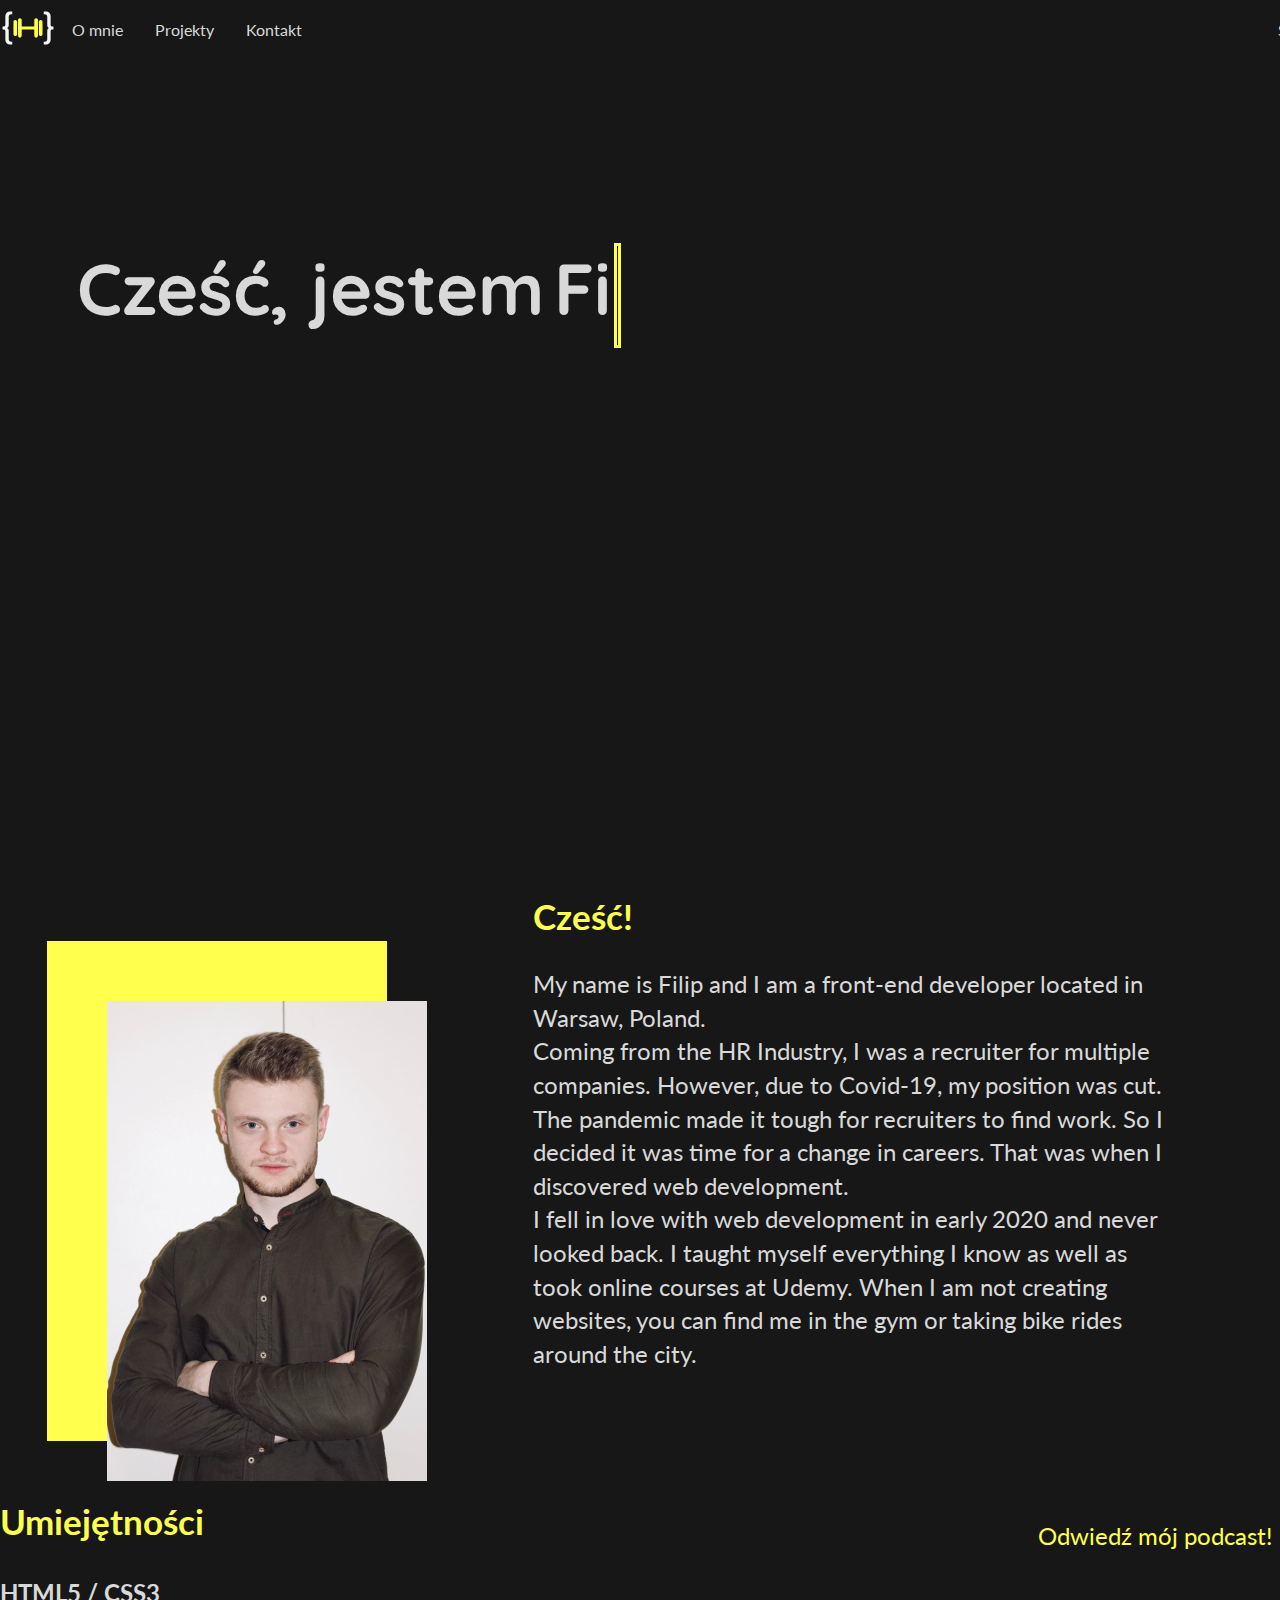
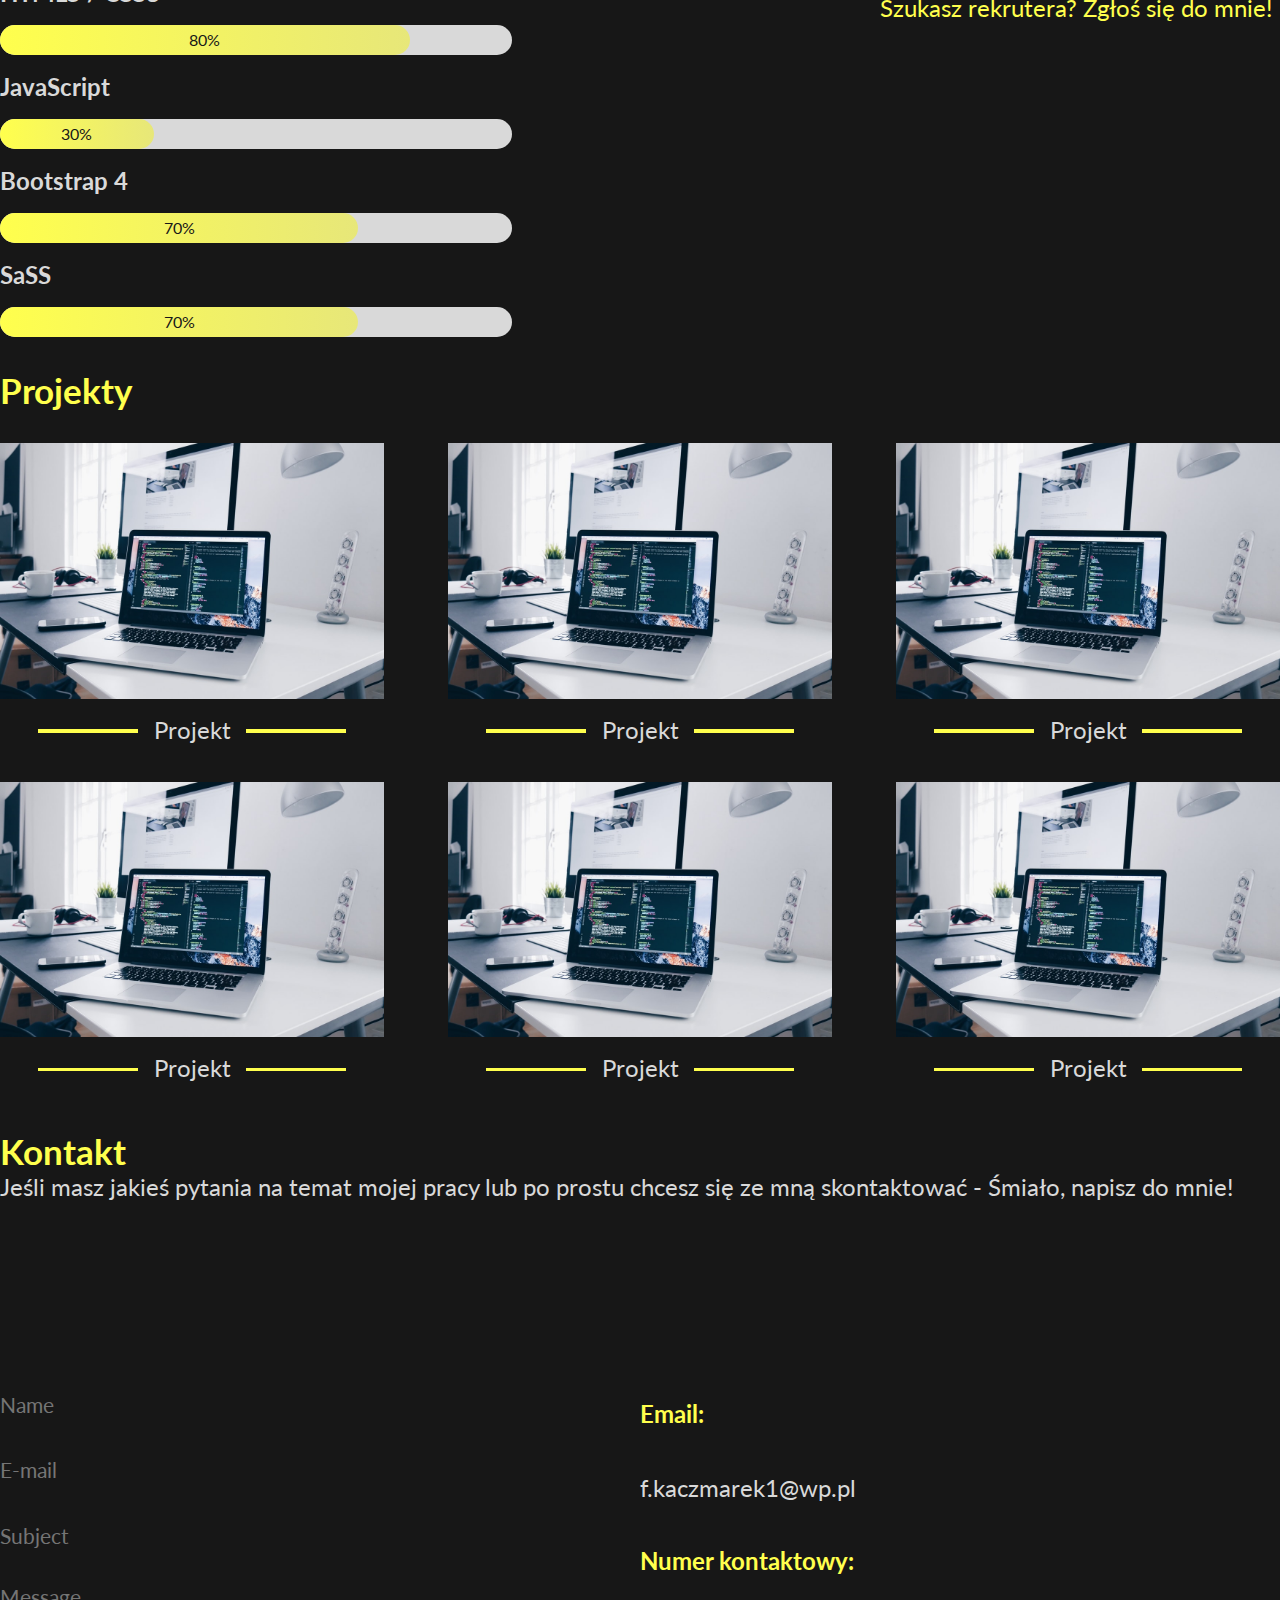
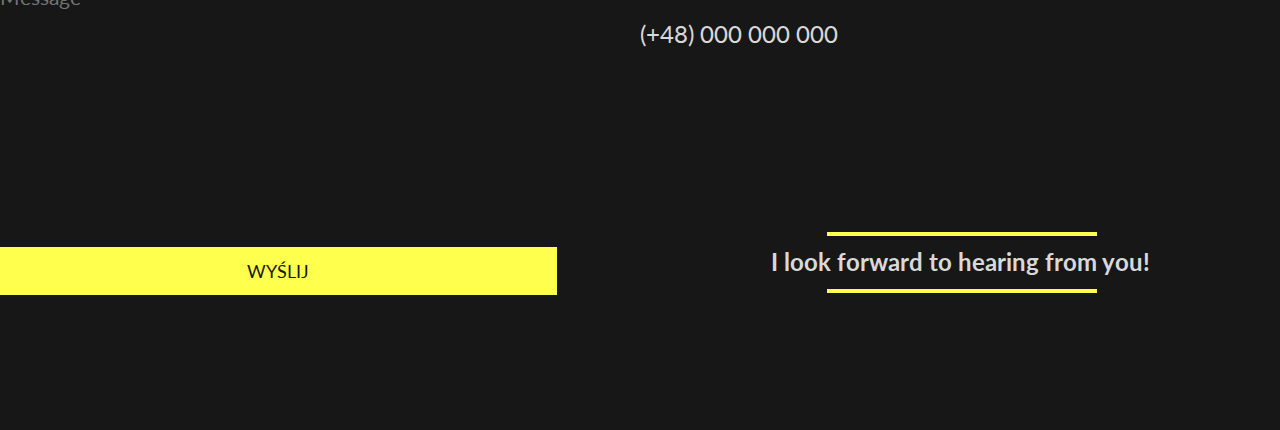
==== pl/index-pl.html @ 56173881 "Add files via upload" ====
<!DOCTYPE html>
<html lang="pl">

<head>
    <meta charset="UTF-8">
    <meta name="viewport" content="width=device-width, initial-scale=1.0">
    <meta http-equiv="X-UA-Compatible" content="IE=edge, chrome=1">

    <title>Filip Kaczmarek - Portfolio</title>

    <meta name="keywords" content="Portfolio, Junior Frontend Developer, HTML, CSS, JavaScript">
    <meta name="author" content="Filip Kaczmarek">

    <!-- CSS STYLE  -->
    <link rel="stylesheet" href="../style.css">

    <!-- GOOGLE FONTS -->
    <link href="https://fonts.googleapis.com/css2?family=Lato:wght@400;700;900&display=swap" rel="stylesheet">
    <link href="https://fonts.googleapis.com/css2?family=Quicksand:wght@400;700&display=swap" rel="stylesheet">

    <!-- FAV ICON -->
    <link rel="icon" href="Images/favicon.ico" type="image/x-icon'/">


    <script src="https://ajax.googleapis.com/ajax/libs/jquery/3.5.1/jquery.min.js"></script>

</head>

<body>
    <div id="width-content">

        <!-- ***** NAVIGATION BAR ***** -->
        <nav>
            <div class="navbar-view">
                <div>
                    <ul class="navbar-list">
                        <li class="list-item list-logo">
                            <a class="navbar-link logo-fk" href="#"><img class="logo-navbar"
                                    src="../Images/logo.svg"></a>
                        </li>
                        <li class="list-item list-link">
                            <a class="navbar-link" href="#about-me">O mnie</a>
                        </li>
                        <li class="list-item list-link">
                            <a class="navbar-link" href="#projects">Projekty</a>
                        </li>
                        <li class="list-item list-link">
                            <a class="navbar-link" href="#contact">Kontakt</a>
                        </li>
                    </ul>
                </div>
                <div class="change-language">
                    <a class="navbar-link" href="../index.html">Switch to English</a>
                </div>
            </div>

        </nav>

        <!-- ***** MAIN SECTION - FIRST PAGE ***** -->
        <section id="first-page">
            <div class="greeting">
                <h1 class="greeting-text">Cześć, jestem</h1>
                <h1 class="typing">Hi</h1>
            </div>
        </section>

        <!-- ***** MAIN SECTION - About Me ***** -->
        <section id="about-me">
            <div class="about-me__content">
                <div class="am--content__img">
                    <img class="photo-fk" src="../Images/FilipKaczmarek-photo.jpg" alt="">
                </div>
                <div class="am--content__text">
                    <h1 class="h1-yellow">Cześć!</h1><br>
                    <p>My name is Filip and I am a front-end developer located in Warsaw, Poland.<br />
                        Coming from the HR Industry, I was a recruiter for multiple companies.
                        However, due to Covid-19, my position was cut. The pandemic made it tough for recruiters
                        to find work. So I decided it was time for a change in careers. That was when I discovered web
                        development.<br />
                        I fell in love with web development in early 2020 and never looked back.
                        I taught myself everything I know as well as took online courses at Udemy.
                        When I am not creating websites, you can find me in the gym or taking bike rides around
                        the city.</p><br />
                </div>
            </div>
            <div id="my-skills">
                <div class="progress-bar">
                    <h1><span class="skill-heading">Umiejętności</span></h1><br />

                    <div class="progress-bar__item item-htmlcss">
                        <h2>HTML5 / CSS3</h2>
                        <div class="progress">
                            <div class="progress-done progress-done__htmlcss" data-done="80">
                                80%
                            </div>
                        </div>
                    </div>
                    <div class="progress-bar__item item-javascript">
                        <h2>JavaScript</h2>
                        <div class="progress">
                            <div class="progress-done progress-done__javascript" data-done="30">
                                30%
                            </div>
                        </div>
                    </div>
                    <div class="progress-bar__item item-bootstrap">
                        <h2>Bootstrap 4</h2>
                        <div class="progress">
                            <div class="progress-done progress-done__bootstrap" data-done="70">
                                70%
                            </div>
                        </div>
                    </div>
                    <div class="progress-bar__item item-sass">
                        <h2>SaSS</h2>
                        <div class="progress">
                            <div class="progress-done progress-done__sass" data-done="70">
                                70%
                            </div>
                        </div>
                    </div>
                </div>
                <div class="other-websites">
                    <div>
                        <a class="mobile-style" href="#">Odwiedź mój podcast!</a>
                    </div>
                    <div>
                        <a href="#">Szukasz rekrutera? Zgłoś się do mnie!</a>
                    </div>
                </div>
            </div>

        </section>

        <!-- ***** MAIN SECTION - Projects ***** -->
        <section id="projects">
            <div class="projects-heading__div">
                <h1><span class="projects-heading">Projekty</span></h1>
            </div>
            <div class="project-grid">
                <div class="project-item project1">
                    <div class="project-photo">
                        <img src="../Images/project-photo.jpg" alt="">
                        <div class="project-hidden__info">
                            <p>Przepraszam, projekt nie jest jeszcze dostępny.<br /> Odwiedź mnie później.</p>
                        </div>
                    </div>
                    <div class="project-title">
                        <p><span class="project-name">Projekt</span></p>
                    </div>
                </div>
                <div class="project-item project2">
                    <div class="project-photo">
                        <img src="../Images/project-photo.jpg" alt="">
                        <div class="project-hidden__info">
                            <p>Przepraszam, projekt nie jest jeszcze dostępny.<br /> Odwiedź mnie później.</p>
                        </div>
                    </div>
                    <div class="project-title">
                        <p><span class="project-name">Projekt</span></p>
                    </div>
                </div>
                <div class="project-item project3">
                    <div class="project-photo">
                        <img src="../Images/project-photo.jpg" alt="">
                        <div class="project-hidden__info">
                            <p>Przepraszam, projekt nie jest jeszcze dostępny.<br /> Odwiedź mnie później.</p>
                        </div>
                    </div>
                    <div class="project-title">
                        <p><span class="project-name">Projekt</span></p>
                    </div>
                </div>
                <div class="project-item project4">
                    <div class="project-photo">
                        <img src="../Images/project-photo.jpg" alt="">
                        <div class="project-hidden__info">
                            <p>Przepraszam, projekt nie jest jeszcze dostępny.<br /> Odwiedź mnie później.</p>
                        </div>
                    </div>
                    <div class="project-title">
                        <p><span class="project-name">Projekt</span></p>
                    </div>
                </div>
                <div class="project-item project5">
                    <div class="project-photo">
                        <img src="../Images/project-photo.jpg" alt="">
                        <div class="project-hidden__info">
                            <p>Przepraszam, projekt nie jest jeszcze dostępny.<br /> Odwiedź mnie później.</p>
                        </div>
                    </div>
                    <div class="project-title">
                        <p><span class="project-name">Projekt</span></p>
                    </div>
                </div>
                <div class="project-item project6">
                    <div class="project-photo">
                        <img src="../Images/project-photo.jpg" alt="">
                        <div class="project-hidden__info">
                            <p>Przepraszam, projekt nie jest jeszcze dostępny.<br /> Odwiedź mnie później.</p>
                        </div>
                    </div>
                    <div class="project-title">
                        <p><span class="project-name">Projekt</span></p>
                    </div>
                </div>
            </div>
        </section>

        <!-- ***** CONTACT SECTION  ***** -->

        <section id="contact">
            <div class="contact-text">
                <h1><span class="contatct-title">Kontakt</span></h1>
                <p class="contact-text__paragraph">Jeśli masz jakieś pytania na temat mojej pracy lub po prostu chcesz
                    się ze mną skontaktować - Śmiało, napisz do mnie!</p>
            </div>

            <div class="contactMe">
                <form id="contact-form">
                    <input type="text" name="name" id="nameOfUser" class="input-class" placeholder="Name">
                    <input type="text" name="email" id="userEmail" class="input-class" placeholder="E-mail">
                    <input type="text" name="subject" id="messageSubject" class="input-class" placeholder="Subject">
                    <textarea name="message" id="messageFromUser" placeholder="Message"></textarea>
                    <button class="btn">WYŚLIJ</button>
                </form>
            </div>

            <div class="contact-info">
                <div class="contact-details">
                    <p><span class="ylw-text">Email:</span></p>
                    <p>f.kaczmarek1@wp.pl</p>
                    <p><span class="ylw-text">Numer kontaktowy:</span></p>
                    <p>(+48) 000 000 000</p>
                </div>
                <div class="goodbye-div">
                    <p class="goodbye-text">I look forward to hearing from you!</p>
                </div>
            </div>

        </section>
    </div>


    <script src="../script.js"></script>
</body>

</html>
---- style.css ----
* {
    box-sizing: border-box;
    margin: 0;
    padding: 0;
}

html, body {
    width: 100%;
    height: 100%;
    background-color: #171717;
    color: #D9D9D9;
    font-family: "Lato", sans-serif;
}

p {
    font-size: 1.5rem;
}

#width-content {
    margin: 0 auto;
    max-width: 1400px;
}

.h1-yellow, .skill-heading, .projects-heading, .contatct-title {
    color: #FFFF4D;
    font-size: 2.2rem;
}

/* NAVIGATION */

.navbar-view {
    width: 1400px;
    display: flex;
    flex-direction: row;
    align-items: center;
    justify-content: space-between;
    background-color: #171717;
    position: fixed;
    z-index: 10;
}

.navbar-scroll {
    -webkit-box-shadow: 0px 15px 5px -0.5px rgba(23, 23, 23, 0.7);
    -moz-box-shadow: 0px 15px 5px -0.5px rgba(23, 23, 23, 0.7);
    box-shadow: 0px 15px 5px -0.5px rgba(23, 23, 23, 0.7);
}

.navbar-list {
    display: flex;
    align-items: center;
    justify-content: space-around;
}

.navbar-list li {
    list-style: none;
}

.list-logo {
    margin-right: 0.5rem 1.5rem;
}

.list-link {
    margin: 0.5rem 1rem;
}

.navbar-link {
    text-decoration: none;
    color: #D9D9D9;
}

.logo-fk {
    padding-right: 1rem;
}

.logo-navbar {
    min-width: 40px;
    max-height: auto;
}

.change-language>p {
    font-size: 1rem !important;
}

/* MAIN PAGE */

#first-page {
    width: 100%;
    height: 100vh;
}

.greeting {
    width: 100%;
    height: 100%;
    display: flex;
}

.greeting-text, .typing {
    font-family: "Quicksand", sans-serif;
    font-weight: 700;
    font-size: 4.5rem;
    padding-top: 19%;
}

.greeting-text {
    padding-left: 6%;
}

.typing {
    position: relative;
    margin-left: 10px;
}

.typing::after {
    content: "";
    position: absolute;
    right: -10px;
    width: 0.5px;
    height: 11%;
    border: 3px solid #FFFF4D;
    animation: blink 0.5s infinite ease;
}

@keyframes blink {
    0% {
        opacity: 0;
    }
    100% {
        opacity: 1;
    }
}

/* About Me - Section */

#about-me {
    width: 100%;
}

.about-me__content {
    width: 100%;
    height: 60%;
    display: grid;
    grid-template-columns: repeat(12, 1fr);
    grid-template-rows: 20% 40% 40%;
}

.am--content__img {
    grid-column: 2 / 5;
    grid-row: 2 / 4;
}

.am--content__text {
    grid-column: 6 / 12;
    grid-row: 1 / 4;
    display: flex;
    flex-direction: column;
    align-items: flex-start;
    justify-content: center;
    line-height: 2.1rem;
}

.photo-fk {
    width: 100%;
    height: auto;
    -webkit-box-shadow: -50px -50px 0px 10px rgba(255, 255, 77, 1);
    -moz-box-shadow: -50px -50px 0px 10px rgba(255, 255, 77, 1);
    box-shadow: -50px -50px 0px 10px rgba(255, 255, 77, 1);
}

/* SKILLS SECTION */

#my-skills {
    width: 100%;
    height: 40%;
    display: flex;
    margin-top: 6rem;
}

.other-websites, .progress-bar {
    display: inline-block;
    width: 50%;
    height: 100%;
}

.progress-bar {
    display: flex;
    flex-direction: column;
}

.progress-bar__item {
    line-height: 4rem;
}

.other-websites {
    display: flex;
    flex-direction: column;
    align-items: flex-end;
    justify-content: flex-end;
}

.other-websites a {
    text-decoration: none;
    line-height: 4.5rem;
    color: #FFFF4D;
    padding-right: 0.5rem;
    padding-bottom: 1rem;
    font-size: 1.5rem;
}

/* -- Progress Bar -- */

.progress {
    width: 80%;
    height: 30px;
    border-radius: 20px;
    background-color: #D9D9D9;
}

.progress-done {
    height: 100%;
    color: #171717;
    background: linear-gradient(to left, #e7e779, #FFFF4D);
    border-radius: 20px;
    display: flex;
    justify-content: center;
    align-items: center;
    transition: 1s ease;
}

.progress-done__htmlcss {
    width: 0;
    opacity: 0;
}

.progress-done__javascript {
    width: 0;
    opacity: 0;
}

.progress-done__bootstrap, .progress-done__sass {
    width: 0;
    opacity: 0;
}

/* -- PROJECTS SECTION -- */

#projects {
    width: 100%;
    display: block;
}

.projects-heading__div {
    margin-top: 2rem;
    margin-bottom: 2rem;
}

.project-grid {
    display: grid;
    grid-template-columns: repeat(12, 1fr);
    grid-template-rows: 1fr 1fr;
    column-gap: 5%;
    row-gap: 3%;
    margin-bottom: 3rem;
}

.project-item {
    width: 100%;
    height: 100%;
    display: flex;
    flex-direction: column;
}

.project1, .project2, .project3 {
    grid-row: 1 / 2;
}

.project4, .project5, .project6 {
    grid-row: 2 / 3;
}

.project1, .project4 {
    grid-column: 1 / 5;
}

.project2, .project5 {
    grid-column: 5 / 9;
}

.project3, .project6 {
    grid-column: 9 / 13;
}

.project-photo {
    width: 100%;
    height: 80%;
    position: relative;
}

.project-photo>img {
    width: 100%;
    height: 100%;
}

.project-hidden__info {
    display: none;
    position: absolute;
    top: 0;
    left: 0;
    width: 100%;
    height: 100%;
    z-index: 80;
    background-color: rgba(0, 0, 0, 0.719);
    text-align: center;
    padding-top: 2rem;
}

.project-photo:hover .project-hidden__info {
    display: block;
}

.project-title {
    width: 100%;
    height: 20%;
    text-align: center;
}

.project-title p {
    padding: 1rem 1rem;
    position: relative;
}

.project-title p::before {
    content: "";
    display: block;
    width: 100px;
    height: 3.5px;
    background: #FFFF4D;
    position: absolute;
    left: 10%;
    top: 50%;
    z-index: -2;
}

.project-title p::after {
    content: "";
    display: block;
    width: 100px;
    height: 3.5px;
    background: #FFFF4D;
    position: absolute;
    right: 10%;
    top: 50%;
    z-index: -2;
}

.project-name {
    background: #171717;
}

/* -- CONTACT ME SECTION -- */

#contact {
    width: 100%;
    height: 100vh;
    display: grid;
    grid-template-columns: repeat(2, 1fr);
    grid-template-rows: 25% 75%;
    grid-template-areas: "textgrid textgrid" "contactme contactinfo";
}

.contact-text {
    grid-area: textgrid;
}

.contactMe {
    grid-area: contactme;
}

.contact-info {
    grid-area: contactinfo;
}

#contact-form {
    width: 100%;
    height: 85%;
    /* padding-top: 3rem; */
    display: flex;
    flex-direction: column;
    justify-content: space-evenly;
    align-items: flex-start;
}

textarea, .input-class {
    font-family: "Lato", sans-serif;
    outline: none;
    border: none;
    background-color: #171717;
    font-size: 1.3rem;
    color: #D9D9D9;
}

textarea {
    resize: none;
    width: 87%;
    height: 40%;
}

.input-class {
    width: 70%;
    height: 2rem;
}

.input-class:focus, textarea:focus {
    border-bottom: solid 2px #FFFF4D;
}

.btn {
    width: 87%;
    height: 3rem;
    background-color: #FFFF4D;
    color: #171717;
    outline: none;
    border: none;
    font-size: 1.1rem;
    font-family: "Lato", sans-serif;
}

.contact-info {
    display: flex;
    flex-direction: column;
}

.contact-details, .goodbye-div {
    width: 100%;
    height: 87%;
}

.contact-details {
    display: flex;
    flex-direction: column;
    justify-content: space-evenly;
    /* padding-top: 3rem; */
}

.ylw-text {
    color: #FFFF4D;
    font-weight: 700;
}

.goodbye-div {
    display: flex;
    align-items: center;
    justify-content: center;
}

.goodbye-text {
    font-weight: 700;
    position: relative;
}

.goodbye-text::before {
    content: "";
    display: block;
    position: absolute;
    width: 70%;
    border: 2px solid #FFFF4D;
    top: -50%;
    left: 15%;
}

.goodbye-text::after {
    content: "";
    display: block;
    position: absolute;
    width: 70%;
    border: 2px solid #FFFF4D;
    bottom: -60%;
    left: 15%;
}

@media screen and (max-width: 950px) {
    .h1-yellow, .skill-heading, .projects-heading, .contatct-title {
        font-size: 1.9rem;
    }

    #first-page{
        height: 100vh;
    }

    .greeting {
        flex-direction: column;
        min-height: 100vh;
    }
    .greeting-text {
        padding-top: 30%;
        padding-left: 25%;
    }
    .typing {
        padding-top: 0%;
        padding-left: 12%;
        overflow-x: hidden;
    }
    #about-me {
        margin-top: 5rem;
    }
    .about-me__content {
        height: 60%;
        grid-template-rows: 20% 40%;
    
    }
    .am--content__img {
        grid-row: 2 / 3;
    }
    .am--content__text {
        grid-column: 6 / 13;
        grid-row: 1 / 3;
        line-height: 1.8rem;
    }
    .am--content__text {
        padding-top: 1.2rem;
        line-height: 1.5rem;
    }
    #about-me p {
        font-size: 1.2rem
    }
    /* SKILLS SECTION */
    .progress-bar__item {
        line-height: 3rem;
    }
    .other-websites a {
        line-height: 3.5rem;
        padding-bottom: 0.5rem;
        font-size: 1.4rem;
    }
    /* -- PROJECTS SECTION -- */
    .project-title p::before {
        width: 80px;
        left: 4%;
        top: 50%;
    }
    .project-title p::after {
        width: 80px;
        right: 4%;
        top: 50%;
    }
    /* -- CONTACT ME SECTION -- */
    .contact-text p {
        font-size: 1.2rem;
    }
    textarea, .input-class, .contact-details p, .goodbye-text {
        font-size: 1.2rem;
    }
}

@media screen and (max-height: 450px) {
    .greeting-text {
        padding-top: 15%;
        padding-left: 10%;
    }
    .typing {
        padding-left: 10%;
    }
}

@media screen and (max-width: 670px) {
    .h1-yellow, .skill-heading, .projects-heading, .contatct-title {
        font-size: 1.6rem;
    }
    h2 {
        font-size: 1.3rem;
    }
    .greeting {
        flex-direction: column;
    }
    .greeting-text {
        padding-top: 20%;
        padding-left: 32%;
    }
    .typing {
        padding-top: 0%;
        padding-left: 15%;
    }
    .greeting-text, .typing {
        font-size: 2.8rem;
    }
    .am--content__text {
        line-height: 1.3rem;
        padding-top: 0rem;
    }
    #about-me {
        height: 120vh;
        margin-top: 5rem;
    }
    .about-me__content, #my-skills {
        height: 50%;
    }
    .am--content__img {
        grid-column: 2 / 6;
        grid-row: 2 / 4;
    }
    .am--content__text {
        grid-column: 6 / 13;
        grid-row: 1 / 4;
        padding-left: 0.5rem;
    }
    #about-me p {
        font-size: 1rem
    }
    .photo-fk {
        width: 100%;
        height: 100%;
        -webkit-box-shadow: -30px -30px 0px 3px rgba(255, 255, 77, 1);
        -moz-box-shadow: -30px -30px 0px 3px rgba(255, 255, 77, 1);
        box-shadow: -30px -30px 0px 3px rgba(255, 255, 77, 1);
    }
    /* SKILLS SECTION */
    #my-skills {
        padding-top: 1.5rem;
        margin-top: 9rem;
    }
    .other-websites a {
        line-height: 3rem;
        font-size: 1.3rem;
    }
    /* -- PROJECTS SECTION -- */
    #projects {
        margin-top: 20em;
    }
    .project-grid {
        grid-template-columns: 1fr 1fr;
        grid-template-rows: repeat(3, 1fr);
        column-gap: 1%;
        row-gap: 1%;
        margin-bottom: 2rem;
    }
    .project1, .project2 {
        grid-row: 1 / 2;
    }
    .project3, .project4 {
        grid-row: 2 / 3;
    }
    .project5, .project6 {
        grid-row: 3 / 4;
    }
    .project1, .project3, .project5 {
        grid-column: 1 / 2;
    }
    .project2, .project4, .project6 {
        grid-column: 2 / 3;
    }
    .project-title p {
        font-size: 1.3rem;
    }
    /* -- CONTACT ME SECTION -- */
    #contact {
        margin-top: 4rem;
    }
    #contact-form, .contact-details {
        padding-top: 0rem;
        margin-top: 2rem;
    }
    .contact-text p {
        font-size: 1.2rem;
    }
    textarea, .input-class, .contact-details p, .goodbye-text {
        font-size: 1.2rem;
    }
}

@media screen and (max-width: 480px) {
    .h1-yellow, #my-skills, #projects{
        margin-top: 2rem ;
    }

    .h1-yellow, .skill-heading, .projects-heading, .contatct-title {
        font-size: 1.2rem;
    }
    h2 {
        font-size: 1.1rem;
    }
    .greeting-text {
        padding-top: 60%;
        padding-left: 30%;
    }
    .typing {
        padding-left: 19%;
    }
    .greeting-text, .typing {
        font-size: 2.5rem;
    }
    #about-me {
        height: auto;
    }
    .about-me__content {
        grid-template-columns: 1fr;
        grid-template-rows: 60% 40%;
    }
    .am--content__img {
        grid-column: 1 / 2;
        grid-row: 1 / 2;
    }
    .am--content__text {
        grid-column: 1 / 2;
        grid-row: 2 / 3;
        padding-left: 0px;
        line-height: 1.6rem;
    }
    .photo-fk {
        width: 80%;
        height: auto;
        position: relative;
        left: 50px;
        top: 5px;
        -webkit-box-shadow: -20px -20px 0px 0px rgba(255, 255, 77, 1);
        -moz-box-shadow: -20px -20px 0px 0px rgba(255, 255, 77, 1);
        box-shadow: -20px 0px 0px 0px rgba(255, 255, 77, 1);
    }
    /* SKILLS SECTION */
    #my-skills {
        flex-direction: column;
    }
    .other-websites, .progress-bar {
        display: block;
        width: 100%;
        /* height: 100%; */
    }
    .progress-bar__item {
        line-height: 2.5rem;
    }
    .other-websites {
        padding-top: 1rem;
    }
    .other-websites a {
        line-height: 1.5rem;
        padding-right: 0rem;
        padding-bottom: 1rem;
        font-size: 1rem;
    }
    /* -- Progress Bar -- */
    .progress {
        width: 90%;
    }
    /* -- PROJECTS SECTION -- */
    .project-grid {
        grid-template-columns: 1fr;
        grid-template-rows: repeat(6, 1fr);
        column-gap: 0%;
        row-gap: 1%;
        margin-bottom: 2rem;
    }
    .project1 {
        grid-row: 1 / 2;
    }
    .project2 {
        grid-row: 2 / 3;
    }
    .project3 {
        grid-row: 3 / 4;
    }
    .project4 {
        grid-row: 4 / 5;
    }
    .project5 {
        grid-row: 5 / 6;
    }
    .project6 {
        grid-row: 6 / 7;
    }
    .project1, .project3, .project5, .project2, .project4, .project6 {
        grid-column: 1 / 2;
    }
    .project-title p {
        font-size: 1.3rem;
    }
    .project-title p::before {
        left: 13%;
    }
    .project-title p::after {
        right: 13%;
    }
    /* -- CONTACT ME SECTION -- */
    #contact {
        height: auto;
        display: grid;
        grid-template-columns: 1fr;
        grid-template-rows: repeat(3, 1fr);
        grid-template-areas: "textgrid textgrid" "contactme contactme" "contactinfo contactinfo";
    }
    .contact-text {
        margin-top: 3rem;
    }
    #contact-form, .contact-details {
        padding-top: 0rem;
        margin-top: 0rem;
    }
    .contact-details{
        margin-top: 0.5rem;
        margin-bottom: 0.5rem;
    }

    .contact-text p {
        padding-top: 0.5rem;
        padding-bottom: 2.5rem;
    }
    textarea, .input-class, .contact-details p, .goodbye-text {
        font-size: 1.2rem;
        padding-bottom: 1rem;
    }
    .btn {
        width: 100%;
    }
    .goodbye-div{
        padding-top: 3rem;
        margin-bottom: 3rem;
    }
    .goodbye-text::after {
        bottom: -35%;
    }
}
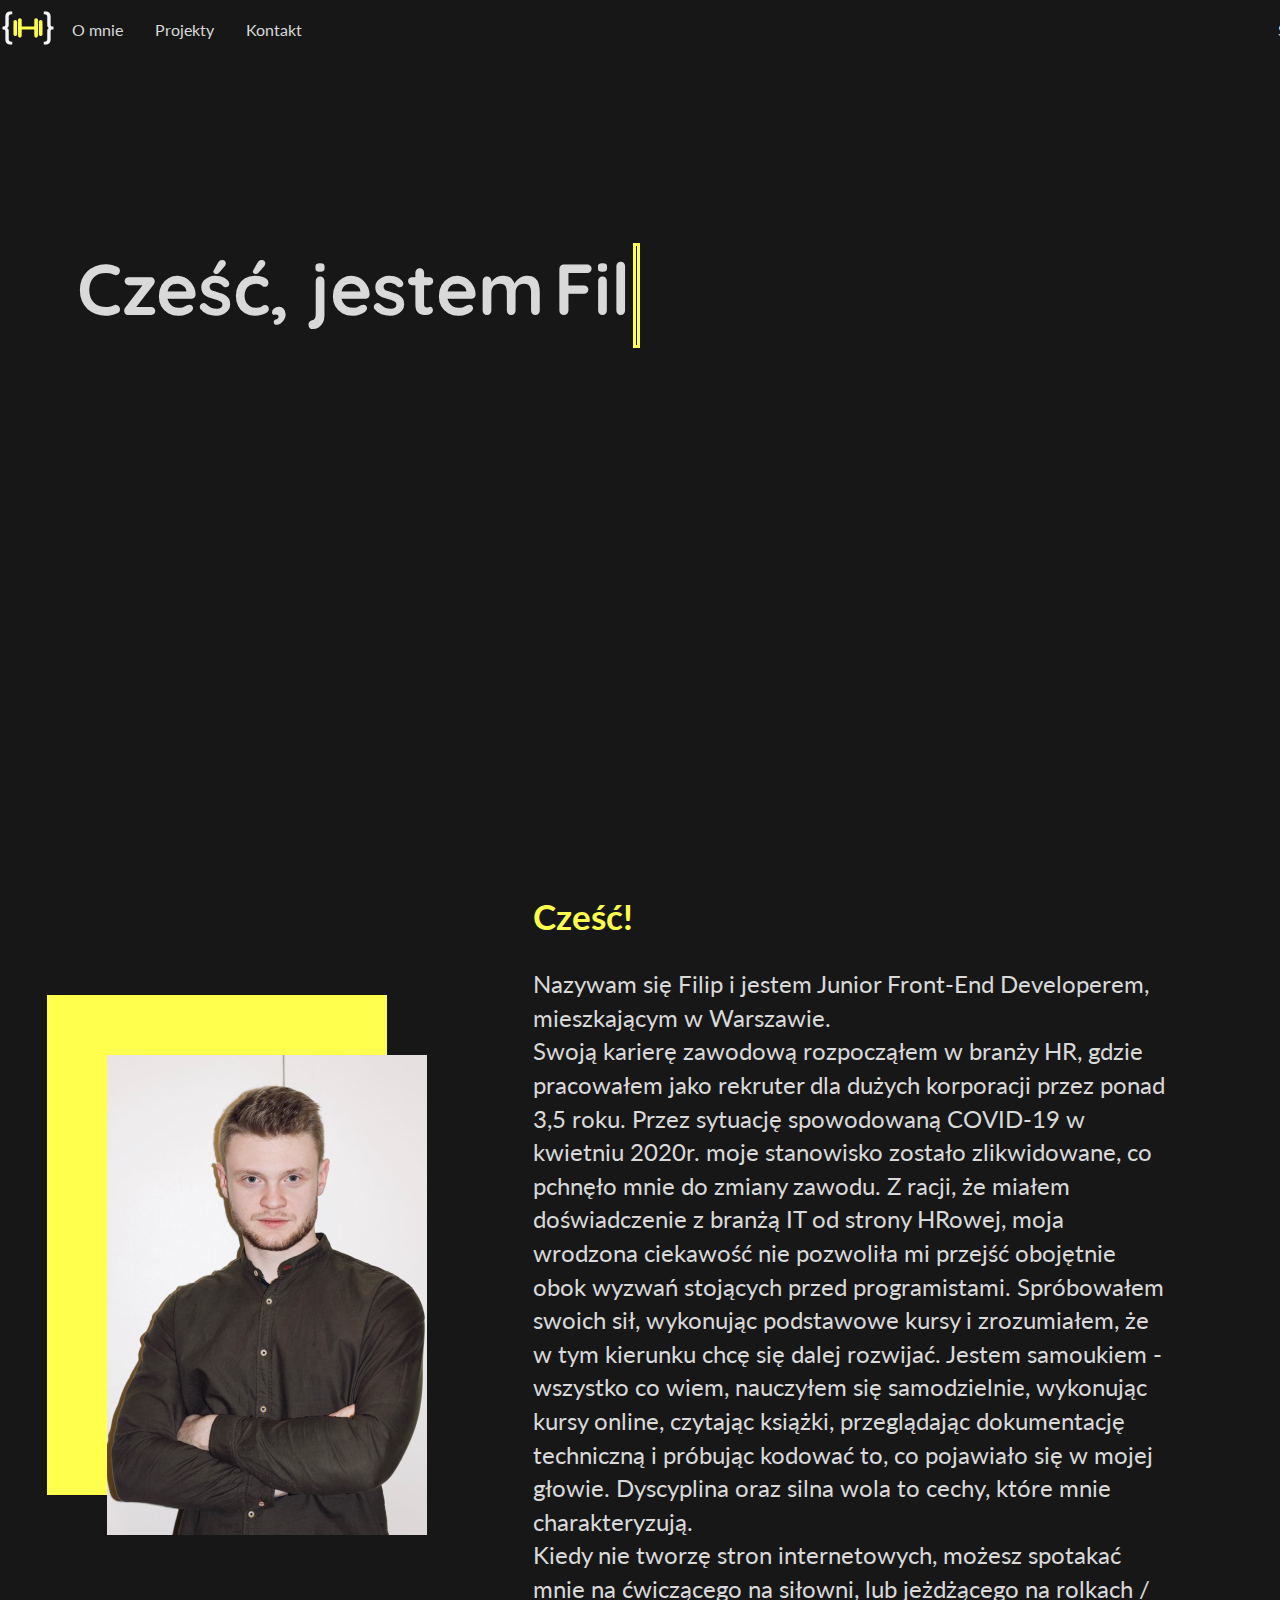
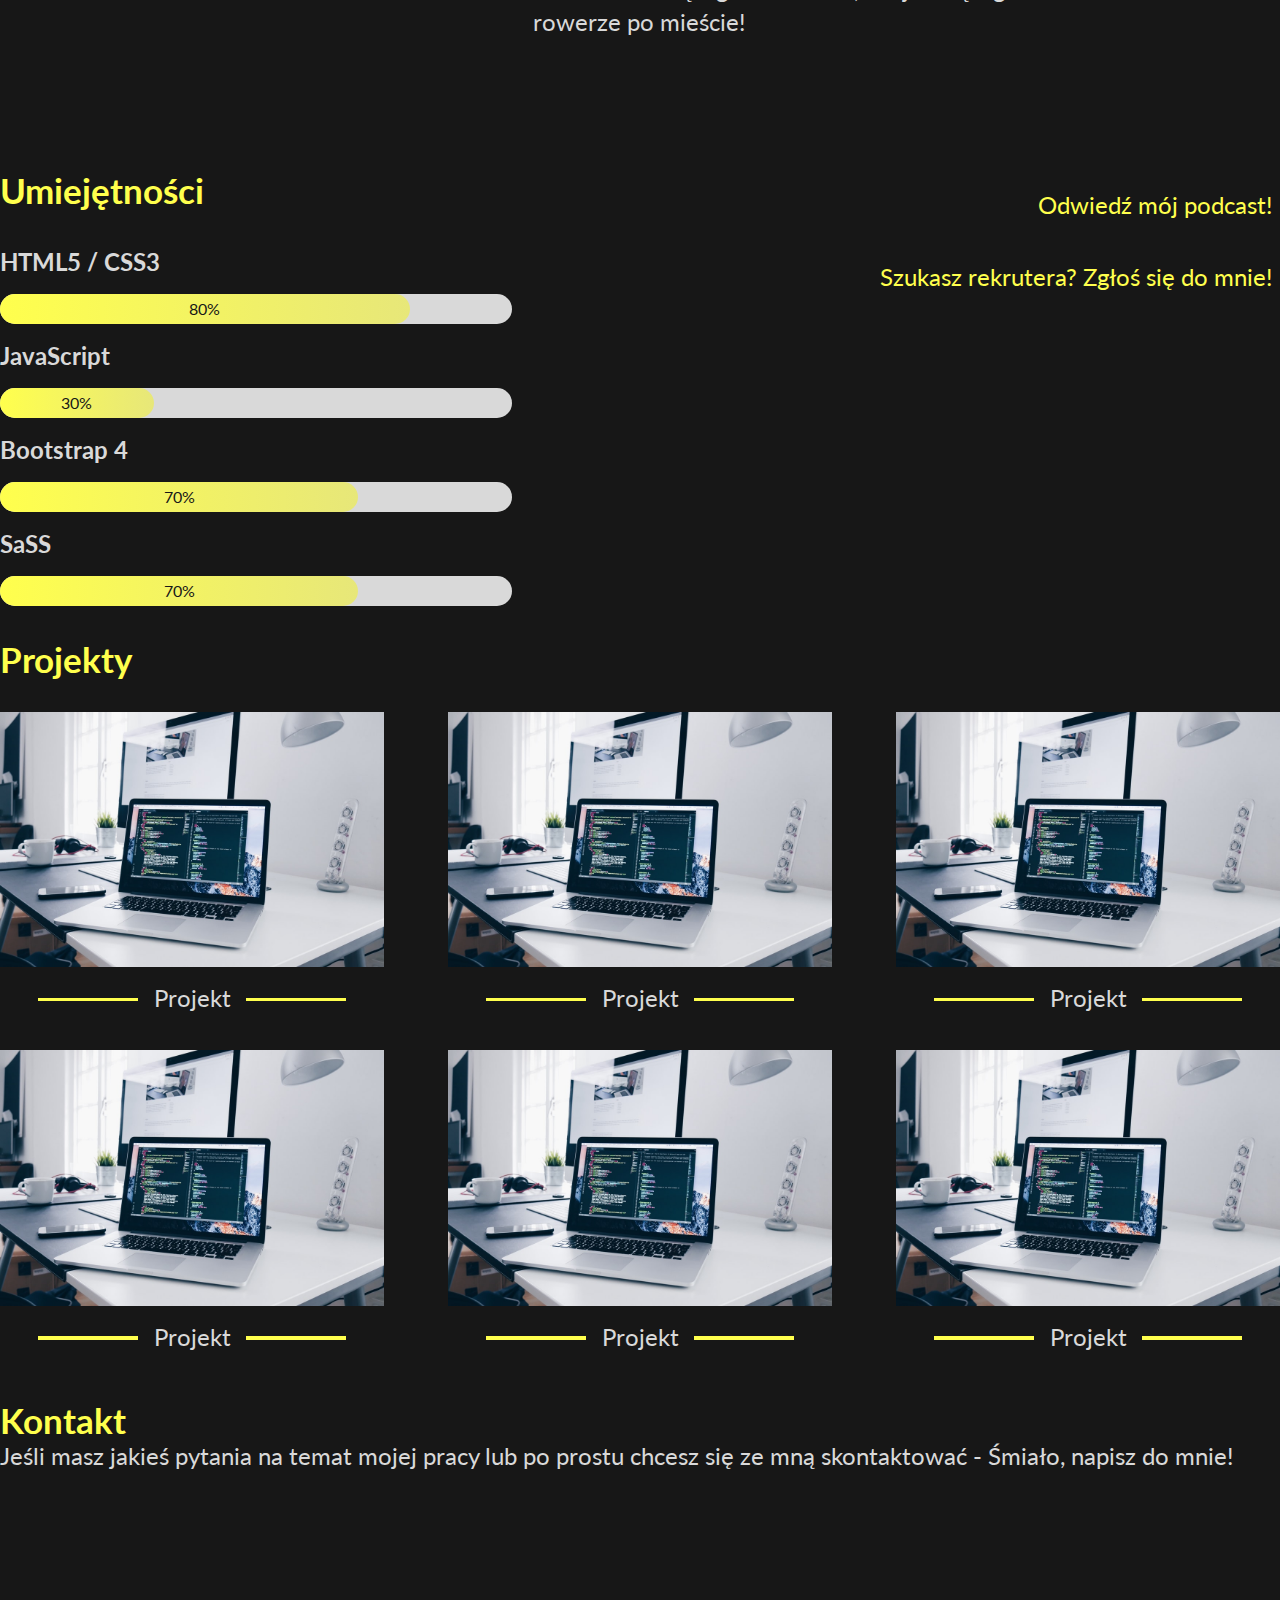
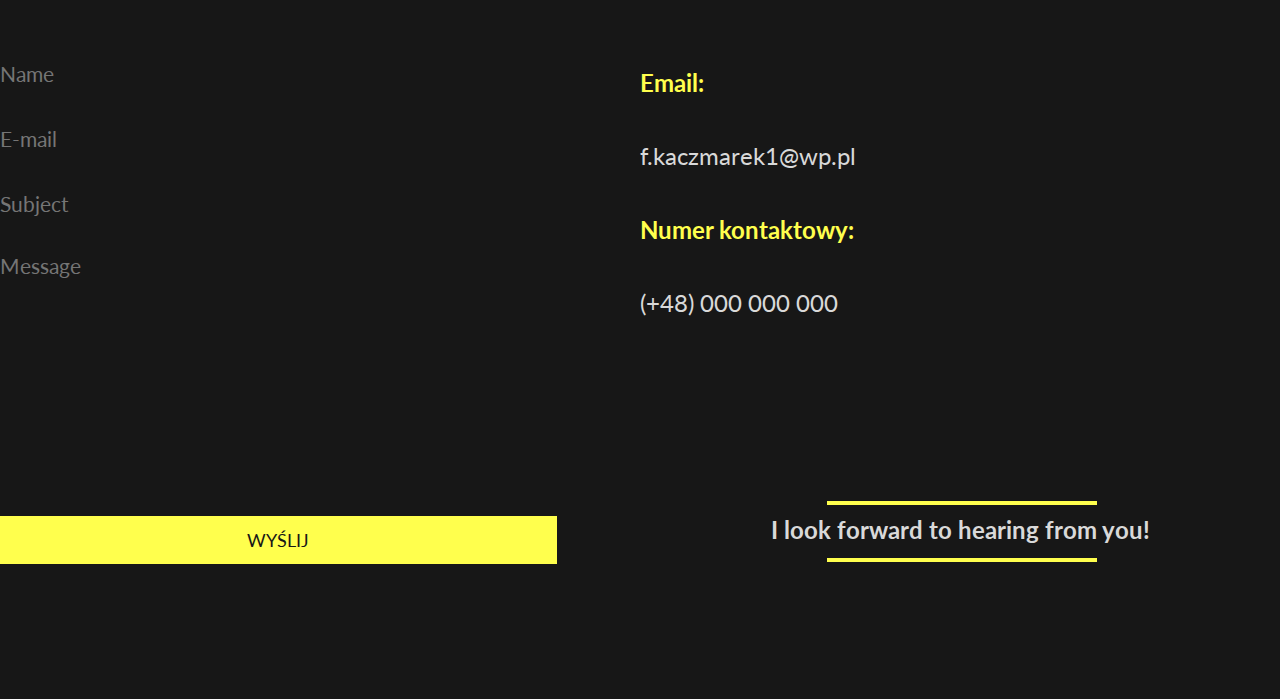
==== commit e893c7cd: "Update 21.08.2020" ====
--- a/pl/index-pl.html
+++ b/pl/index-pl.html
@@ -72,15 +72,21 @@
                 </div>
                 <div class="am--content__text">
                     <h1 class="h1-yellow">Cześć!</h1><br>
-                    <p>My name is Filip and I am a front-end developer located in Warsaw, Poland.<br />
-                        Coming from the HR Industry, I was a recruiter for multiple companies.
-                        However, due to Covid-19, my position was cut. The pandemic made it tough for recruiters
-                        to find work. So I decided it was time for a change in careers. That was when I discovered web
-                        development.<br />
-                        I fell in love with web development in early 2020 and never looked back.
-                        I taught myself everything I know as well as took online courses at Udemy.
-                        When I am not creating websites, you can find me in the gym or taking bike rides around
-                        the city.</p><br />
+                    <p>Nazywam się Filip i jestem Junior Front-End Developerem, mieszkającym w Warszawie.<br />
+                        Swoją karierę zawodową rozpocząłem w branży HR, gdzie pracowałem jako rekruter dla dużych
+                        korporacji przez ponad 3,5 roku.
+                        Przez sytuację spowodowaną COVID-19 w kwietniu 2020r. moje stanowisko zostało
+                        zlikwidowane, co pchnęło mnie do zmiany zawodu.
+                        Z racji, że miałem doświadczenie z branżą IT od strony HRowej, moja wrodzona ciekawość nie
+                        pozwoliła mi przejść obojętnie obok wyzwań stojących przed programistami.
+                        Spróbowałem swoich sił, wykonując podstawowe kursy i zrozumiałem, że w tym kierunku chcę się
+                        dalej rozwijać.
+                        Jestem samoukiem - wszystko co wiem, nauczyłem się samodzielnie, wykonując kursy online, czytając
+                        książki, przeglądając dokumentację techniczną i próbując kodować to, co pojawiało się w mojej
+                        głowie. Dyscyplina oraz silna wola to cechy, które mnie charakteryzują. <br />
+                        Kiedy nie tworzę stron internetowych, możesz spotakać mnie na ćwiczącego na siłowni, lub
+                        jeżdżącego na rolkach / rowerze po mieście!
+                    </p><br />
                 </div>
             </div>
             <div id="my-skills">
@@ -241,7 +247,7 @@
         </section>
     </div>
 
-
+    <script src="script-plVersion.js"></script>
     <script src="../script.js"></script>
 </body>
 
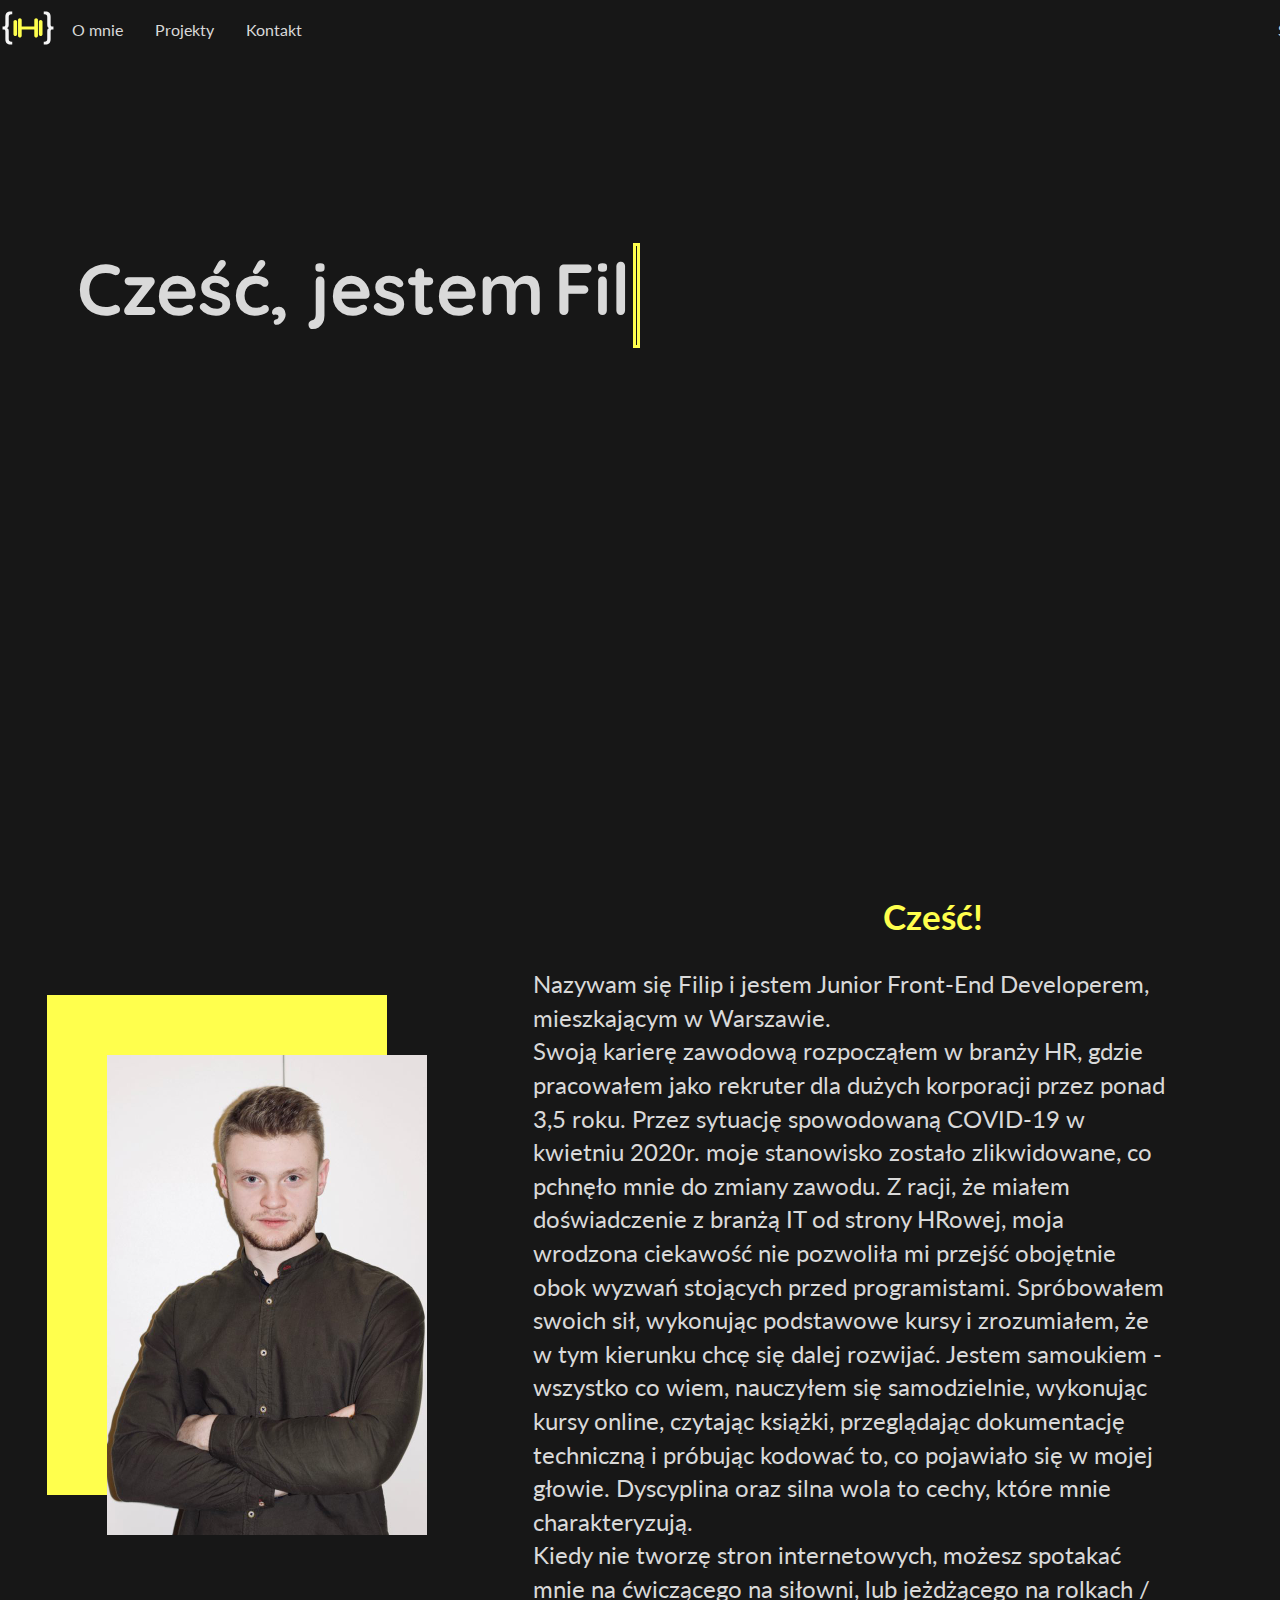
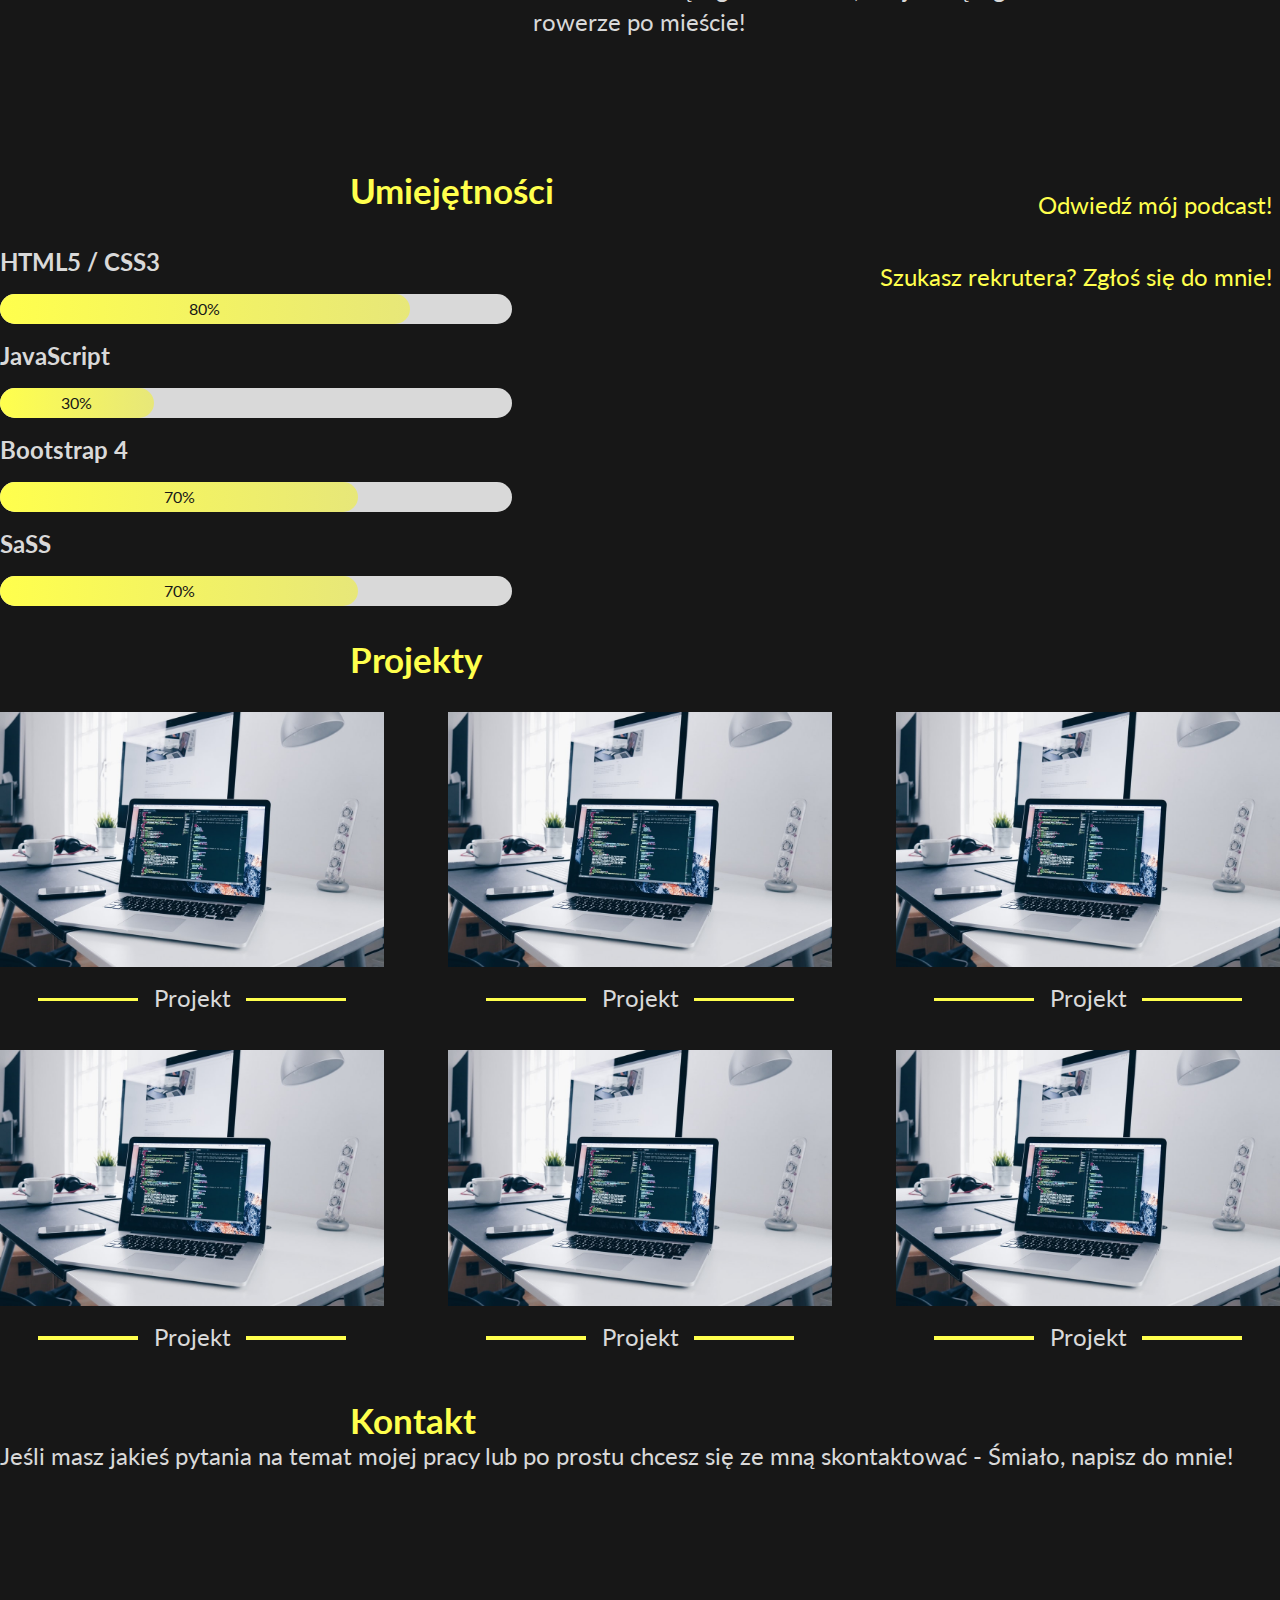
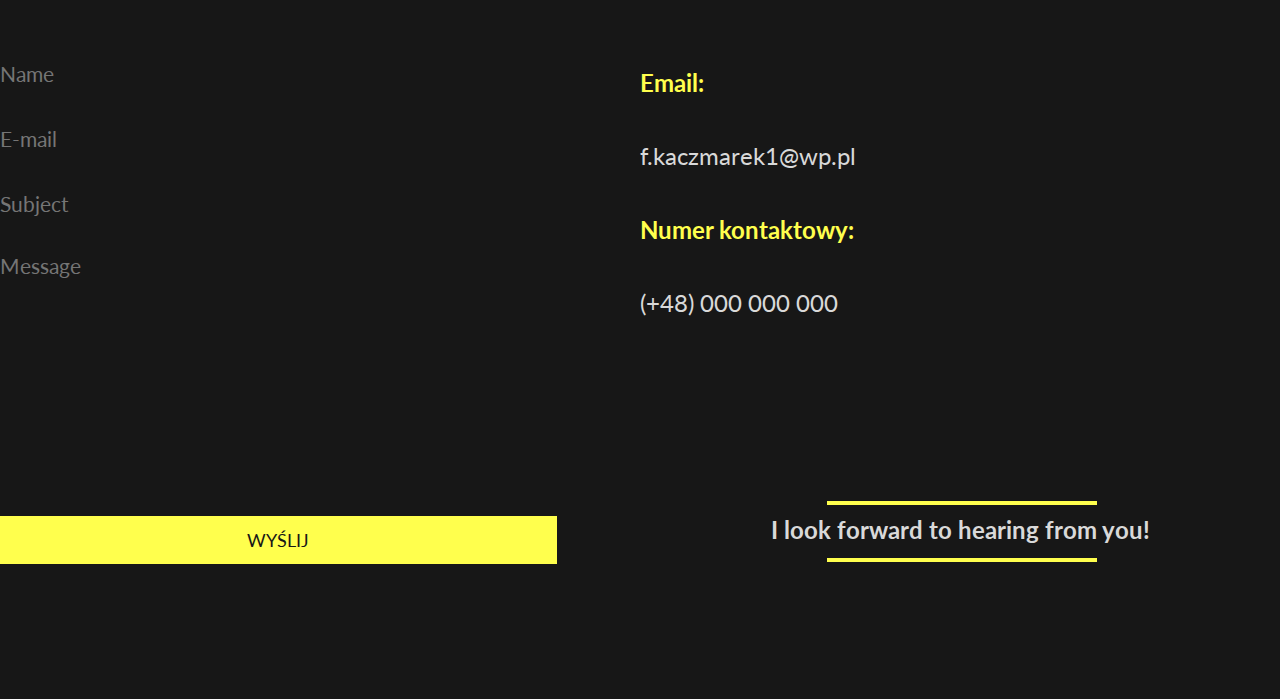
==== commit 3336a597: "Add files via upload" ====
--- a/pl/index-pl.html
+++ b/pl/index-pl.html
@@ -71,7 +71,7 @@
                     <img class="photo-fk" src="../Images/FilipKaczmarek-photo.jpg" alt="">
                 </div>
                 <div class="am--content__text">
-                    <h1 class="h1-yellow">Cześć!</h1><br>
+                    <h1 class="h1-yellow scroll-effect1">Cześć!</h1><br>
                     <p>Nazywam się Filip i jestem Junior Front-End Developerem, mieszkającym w Warszawie.<br />
                         Swoją karierę zawodową rozpocząłem w branży HR, gdzie pracowałem jako rekruter dla dużych
                         korporacji przez ponad 3,5 roku.
@@ -81,7 +81,8 @@
                         pozwoliła mi przejść obojętnie obok wyzwań stojących przed programistami.
                         Spróbowałem swoich sił, wykonując podstawowe kursy i zrozumiałem, że w tym kierunku chcę się
                         dalej rozwijać.
-                        Jestem samoukiem - wszystko co wiem, nauczyłem się samodzielnie, wykonując kursy online, czytając
+                        Jestem samoukiem - wszystko co wiem, nauczyłem się samodzielnie, wykonując kursy online,
+                        czytając
                         książki, przeglądając dokumentację techniczną i próbując kodować to, co pojawiało się w mojej
                         głowie. Dyscyplina oraz silna wola to cechy, które mnie charakteryzują. <br />
                         Kiedy nie tworzę stron internetowych, możesz spotakać mnie na ćwiczącego na siłowni, lub
@@ -91,7 +92,7 @@
             </div>
             <div id="my-skills">
                 <div class="progress-bar">
-                    <h1><span class="skill-heading">Umiejętności</span></h1><br />
+                    <h1><span class="skill-heading scroll-effect2">Umiejętności</span></h1><br />
 
                     <div class="progress-bar__item item-htmlcss">
                         <h2>HTML5 / CSS3</h2>
@@ -141,7 +142,7 @@
         <!-- ***** MAIN SECTION - Projects ***** -->
         <section id="projects">
             <div class="projects-heading__div">
-                <h1><span class="projects-heading">Projekty</span></h1>
+                <h1><span class="projects-heading scroll-effect3">Projekty</span></h1>
             </div>
             <div class="project-grid">
                 <div class="project-item project1">
@@ -217,7 +218,7 @@
 
         <section id="contact">
             <div class="contact-text">
-                <h1><span class="contatct-title">Kontakt</span></h1>
+                <h1><span class="contatct-title scroll-effect4">Kontakt</span></h1>
                 <p class="contact-text__paragraph">Jeśli masz jakieś pytania na temat mojej pracy lub po prostu chcesz
                     się ze mną skontaktować - Śmiało, napisz do mnie!</p>
             </div>
@@ -249,6 +250,7 @@
 
     <script src="script-plVersion.js"></script>
     <script src="../script.js"></script>
+    <script src="https://code.jquery.com/jquery-3.5.1.js"></script>
 </body>
 
 </html>--- a/style.css
+++ b/style.css
@@ -477,6 +477,14 @@
     left: 15%;
 }
 
+.scroll-effect1,
+.scroll-effect2,
+.scroll-effect3,
+.scroll-effect4{
+    left: 350px;
+    position: relative;
+}
+
 @media screen and (max-width: 950px) {
     .h1-yellow, .skill-heading, .projects-heading, .contatct-title {
         font-size: 1.9rem;
